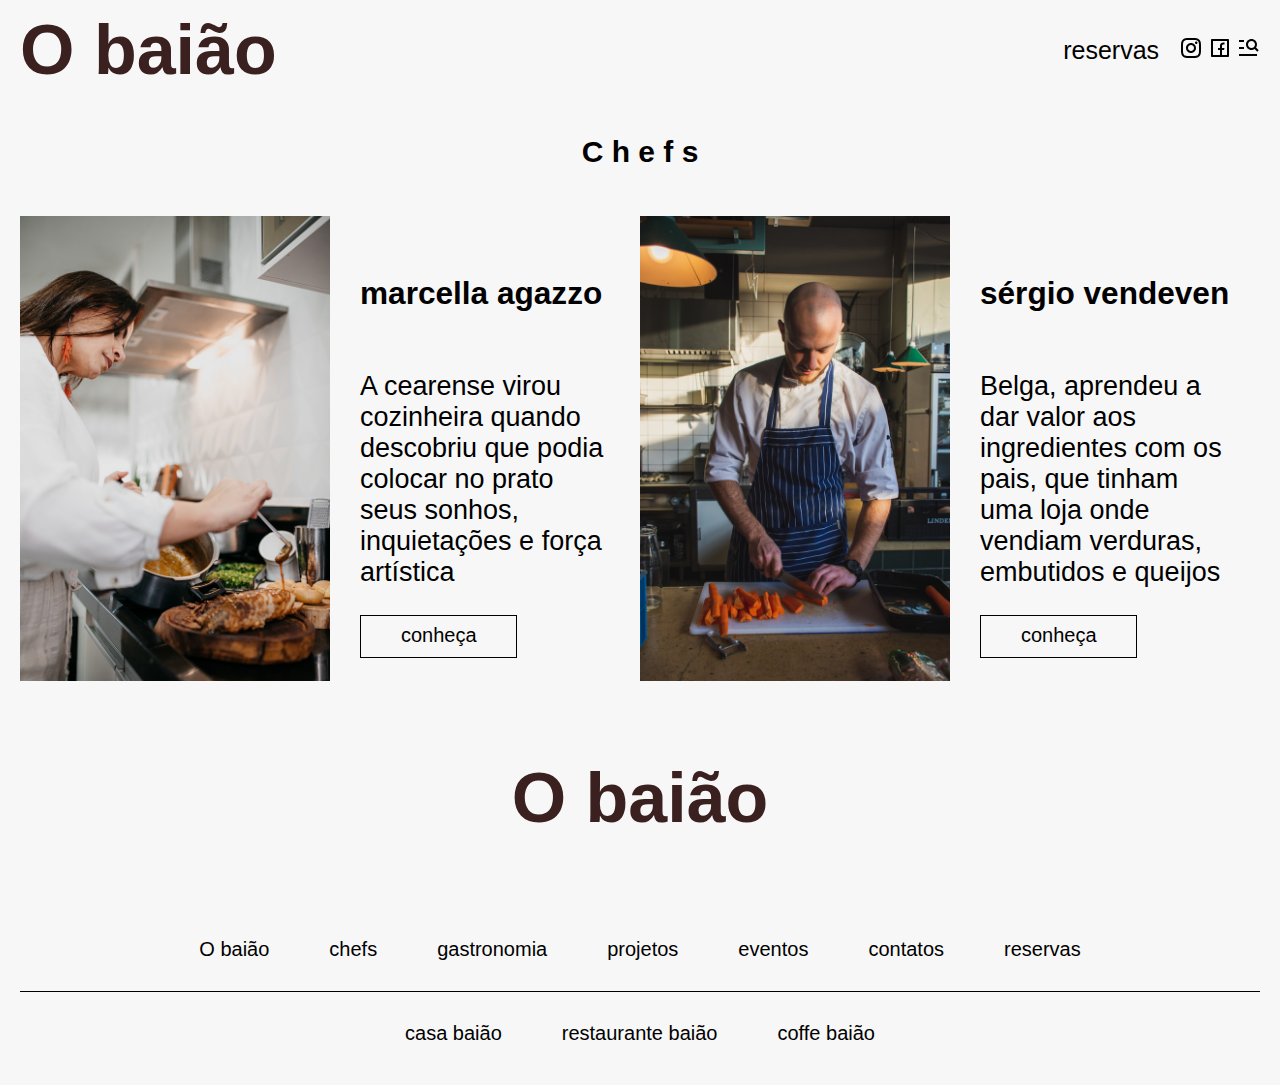
==== links/chefs.html @ dde9e8d2 "projeto" ====
<!DOCTYPE html>

<head>
  <meta charset="UTF-8">
  <title>O baião</title>
  <link rel="stylesheet" href="/chefstyle.css">

</head>

<body>
  <div class=" display cabecalho">
    <h1 class="display-h1-start"> O baião </h1>
    <div class="flex-icon-reserva">
      <a class="cabecalho-reserva reserva" href="/"> reservas </a>
      <div>
        <a href="/"><img class="icone" src="/icon/insta.png" alt="instagram"></a>
        <a href="/"><img class="icone" src="/icon/face.png" alt="Facebook"></a>
        <a href="/links/menu.html"><img class="icone" src="/icon/menu.png" alt="Menu"></a>
      </div>
    </div>
  </div>
  <div>
    <h2 class="slogan">C h e f s </h2>
  </div>

  <div class="display colunas">
    <div>
      <img src="/img/chefmulher.jpg" alt="Chef de cozinha mulher">
    </div>
    <div class="display descricao">
      <h3> marcella agazzo</h3>
      <p>A cearense virou cozinheira quando descobriu que podia colocar no prato seus sonhos, inquietações e força artística </p>
      <a class="botao-conheca" href="/"> conheça</a>
    </div>
    <div>
      <img src="/img/chefhomem.jpg" alt="Chef de cozinha homem">
    </div>
    <div class="display descricao">
      <h3> sérgio vendeven</h3>
      <p>Belga, aprendeu a dar valor aos ingredientes com os pais, que tinham uma loja onde vendiam verduras, embutidos e queijos</p>
      <a class="botao-conheca" href="/"> conheça </a>
    </div>
  </div>

  <div>
    <h1 class="display-h1-center "> O baião</h1>
    <div class="flex-rodape">
      <a href="/"> O baião </a>
      <a href="/"> chefs </a>
      <a href="/"> gastronomia </a>
      <a href="/"> projetos </a>
      <a href="/"> eventos </a>
      <a href="/"> contatos </a>
      <a href="/"> reservas </a>
    </div>
    <div class="display">
      <span class="detalhe-rodape"> </span>
    </div>
    <div class="flex-rodape">
      <a href="/"> casa baião </a>
      <a href="/"> restaurante baião </a>
      <a href="/"> coffe baião </a>
    </div>
  </div>

</body>

</html>
---- chefstyle.css ----
body {
  font-family: "Gill Sans", "Gill Sans MT", Calibri, "Trebuchet MS", sans-serif;
  background: #f7f7f7;
  margin: 10px 20px;
}
h1 {
  font-size: 70px;
  display: flex;
  color: rgb(59, 32, 32);
  margin: 0px;
  padding: 0px 0px;
}

.display-h1-start {
  place-content: start;
}
.display-h1-center {
  place-content: center;
  padding: 70px 0px;
}
a {
  text-decoration: none;
  color: black;
}
.display {
  display: grid;
  align-items: center;
}
.cabecalho {
  grid-template-columns: 1fr 1fr;
}
.flex-icon-reserva {
  display: flex;
  gap: 20px;
  justify-content: end;
}
.cabecalho-reserva {
  font-size: 25px;
}
.slogan {
  display: grid;
  justify-content: center;
  padding: 20px;
  font-size: 30px;
}
.botao-conheca {
  font-size: 20px;
  display: inline-block;
  border: 1px solid black;
  padding: 8px 40px;
  width: 75px;
  height: 25px;
  text-align: center;
}
/*css rodapé*/

.flex-rodape {
  display: flex;
  flex-wrap: wrap;
  gap: 60px;
  padding: 30px;
  place-content: center;
  text-decoration: none;
  font-size: 20px;
}
.detalhe-rodape {
  text-align: center;
  height: 1px;
  background-color: black;
}

/* css do chef*/
.flex-chef-texto {
  display: flex;
}
img {
  max-width: 100%;
}
.colunas {
  grid-template-columns: 1fr 1fr 1fr 1fr;
}
.descricao {
  text-align: start;
  margin: 30px;
  font-size: 27px;
}
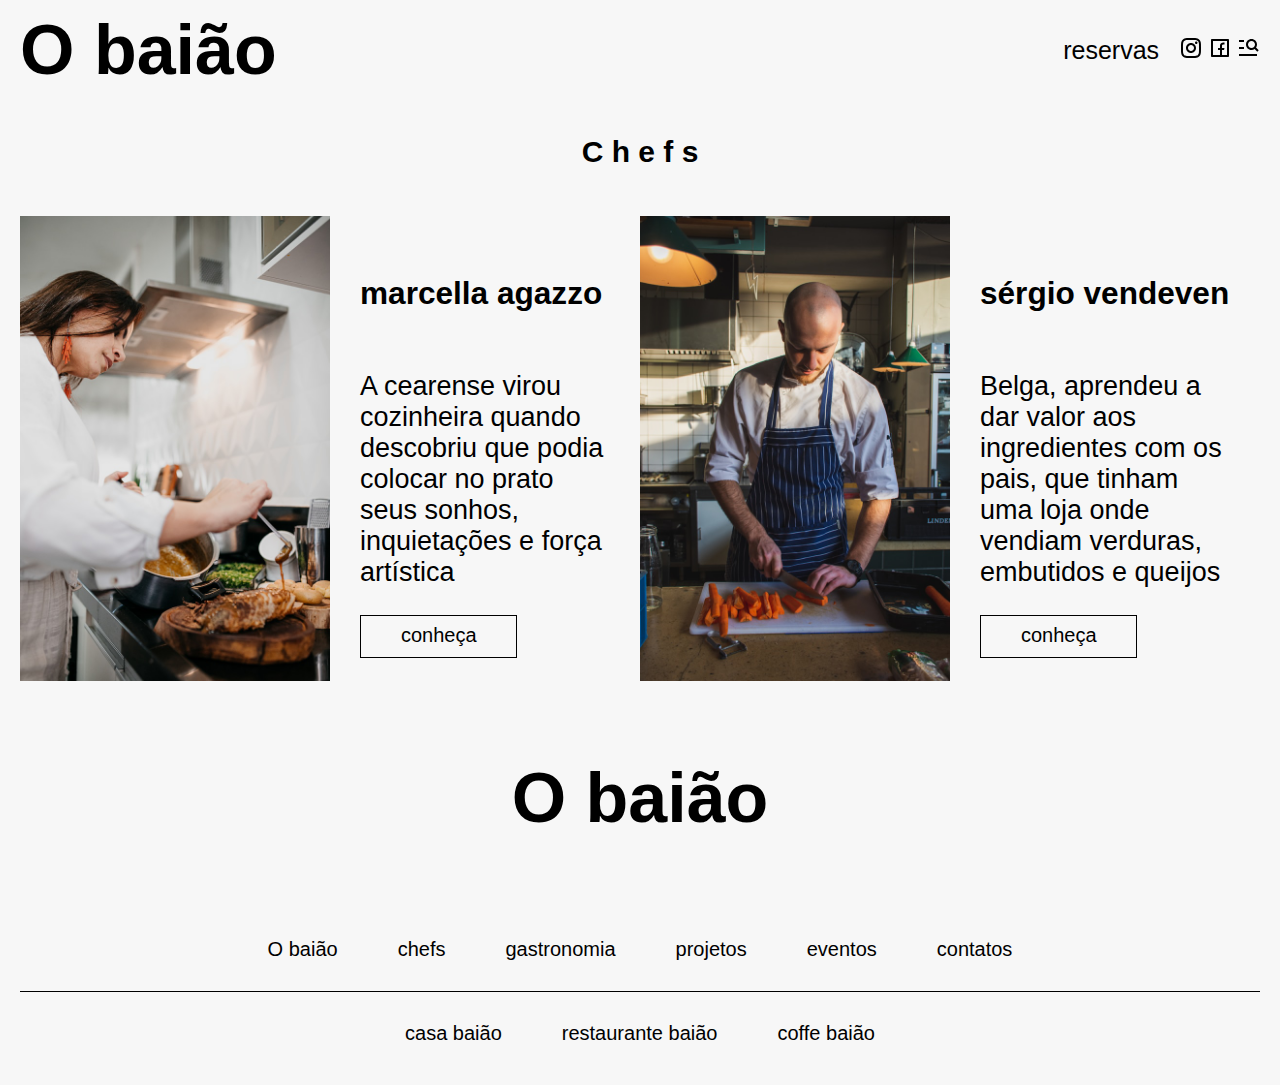
==== commit e3c6646a: "modificações do arquivo" ====
--- a/links/chefs.html
+++ b/links/chefs.html
@@ -45,13 +45,12 @@
   <div>
     <h1 class="display-h1-center "> O baião</h1>
     <div class="flex-rodape">
-      <a href="/"> O baião </a>
-      <a href="/"> chefs </a>
-      <a href="/"> gastronomia </a>
-      <a href="/"> projetos </a>
-      <a href="/"> eventos </a>
-      <a href="/"> contatos </a>
-      <a href="/"> reservas </a>
+      <a href="/links/obaiao.html"> O baião</a>
+      <a href="/links/chefs.html"> chefs</a>
+      <a href="/links/gastronomia.html"> gastronomia</a>
+      <a href="/links/projetos.html"> projetos</a>
+      <a href="/links/eventos.html"> eventos</a>
+      <a href="/links/contato.html"> contatos</a>
     </div>
     <div class="display">
       <span class="detalhe-rodape"> </span>
--- a/chefstyle.css
+++ b/chefstyle.css
@@ -1,14 +1,47 @@
+:root {
+  --fundo-1: #f7f7f7;
+  --fundo-2: #ffffff;
+  --texto-geral: #000000;
+  --texto-baiao: #000000;
+}
+
+@media (prefers-colors-scheme: dark) {
+  :root {
+    --fundo-1: #000000;
+    --fundo-2: #000000;
+    -texto-geral: #ffffff;
+    --texto-baiao: #ffffff;
+  }
+}
 body {
   font-family: "Gill Sans", "Gill Sans MT", Calibri, "Trebuchet MS", sans-serif;
-  background: #f7f7f7;
+  background: var(--fundo-1);
   margin: 10px 20px;
+  align-items: center;
 }
 h1 {
   font-size: 70px;
   display: flex;
-  color: rgb(59, 32, 32);
+  color: var(--texto-baiao);
   margin: 0px;
   padding: 0px 0px;
+}
+h3 {
+  color: var(--texto-baiao);
+}
+p {
+  color: var(--texto-baiao);
+}
+a {
+  text-decoration: none;
+  color: var(--texto-baiao);
+  background: var(--fundo-1);
+  transition: 0.3s;
+}
+h2 {
+  color: var(--texto-baiao);
+  padding: 80px 0px;
+  font-size: 30px;
 }
 
 .display-h1-start {
@@ -17,10 +50,6 @@
 .display-h1-center {
   place-content: center;
   padding: 70px 0px;
-}
-a {
-  text-decoration: none;
-  color: black;
 }
 .display {
   display: grid;
